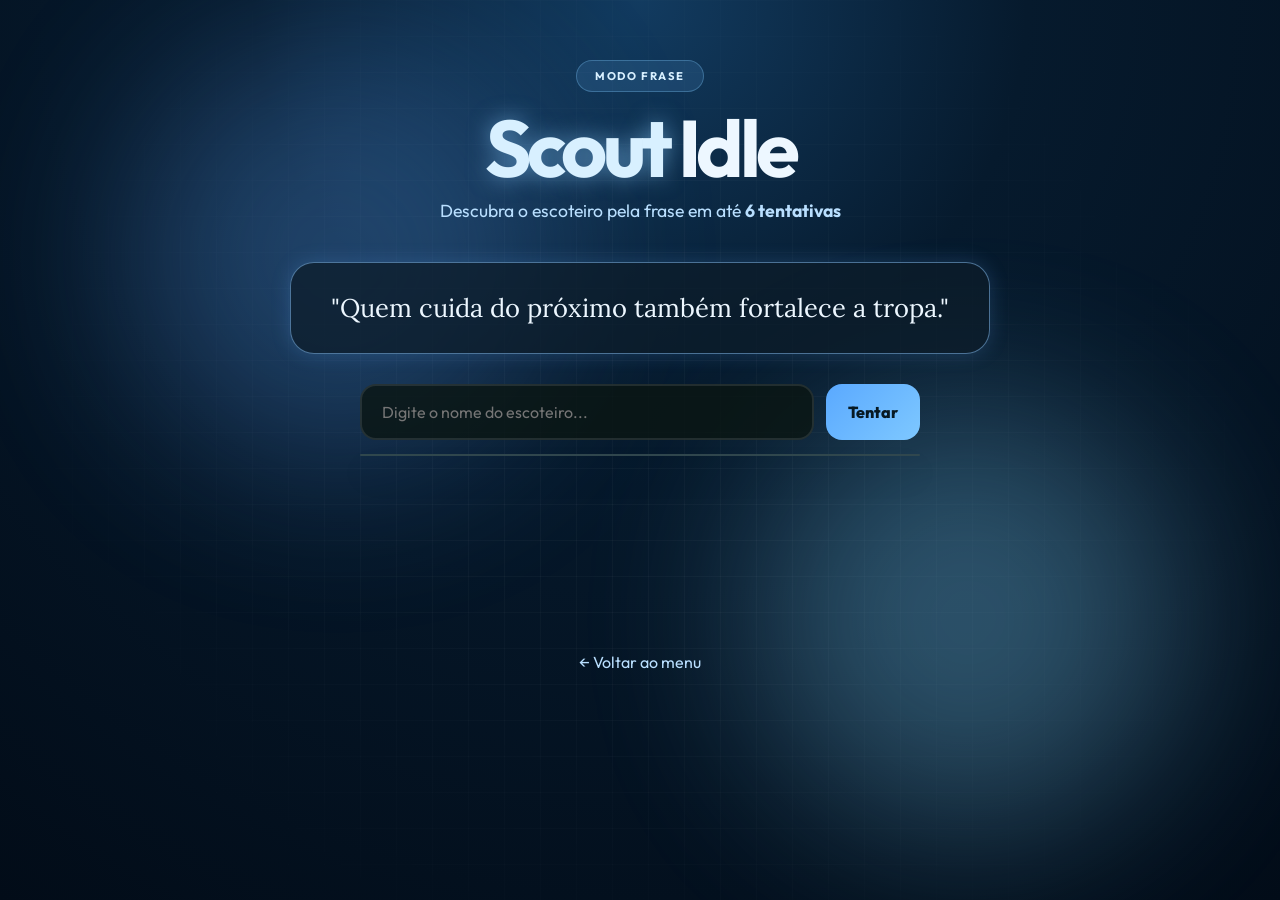
==== frase.html @ 9b836b63 "Versão 1.1" ====
<!DOCTYPE html>
<html lang="pt-BR">
<head>
  <meta charset="UTF-8" />
  <meta name="viewport" content="width=device-width, initial-scale=1.0" />
  <title>Modo Frase | Scouts Idle</title>
  <link rel="preconnect" href="https://fonts.googleapis.com" />
  <link rel="preconnect" href="https://fonts.gstatic.com" crossorigin />
  <link href="https://fonts.googleapis.com/css2?family=Outfit:wght@400;600;700;800&family=Lora:ital,wght@0,400;1,500&display=swap" rel="stylesheet" />
  <link rel="stylesheet" href="styles.css" />
</head>
<body data-mode="frase">
  <div class="background-wrapper">
    <div class="glow glow-one"></div>
    <div class="glow glow-two"></div>
  </div>

  <main class="screen active">
    <div class="container">
      <header>
        <div class="badge">Modo frase</div>
        <h1><span>Scout</span> Idle</h1>
        <p id="modeSubtitle" class="subtitle">Descubra o escoteiro em até <b>6 tentativas</b></p>
      </header>

      <div id="pixel-container" class="hidden"><img id="pixel-img" src="" alt="Escoteiro escondido" /></div>
      <div id="phrase-display"></div>
      <div class="inputArea">
        <input id="guessInput" type="text" placeholder="Digite o nome do escoteiro..." autocomplete="off" />
        <button id="guessButton">Tentar</button>
      </div>
      <div class="suggestions-container"><div id="suggestions" class="suggestions"></div></div>
      <div id="result" class="result"></div>
      <div id="attempts" class="attempts"></div>
      <div id="history" class="history"></div>
      <a href="index.html" class="back-link" id="backToMenu">&#8592; Voltar ao menu</a>
    </div>
  </main>

  <script src="script.js"></script>
</body>
</html>
---- styles.css ----
:root {
  --forest: #061a2d;
  --forest-2: #0d2f4d;
  --camp: #7ec8ff;
  --camp-soft: #d8f0ff;
  --leaf: #5aa9ff;
  --leaf-deep: #2a6ab2;
  --sand: #edf7ff;
  --night: #020c18;
  --panel: rgba(10, 25, 42, 0.82);
  --panel-border: rgba(161, 214, 255, 0.22);
  --text: #edf7ff;
  --muted: #b9dfff;
  --danger: #ff7a7a;
  --warning: #8ec7ff;
  --success: #63b7ff;
  --info: #b2dfff;
}

* {
  box-sizing: border-box;
}

body {
  margin: 0;
  min-height: 100vh;
  font-family: 'Outfit', sans-serif;
  background: radial-gradient(circle at top, #123b60 0%, var(--forest) 35%, var(--night) 100%);
  color: var(--text);
  overflow-x: hidden;
}

button,
input {
  font: inherit;
}

.background-wrapper {
  position: fixed;
  inset: 0;
  z-index: -1;
}

.background-wrapper::before {
  content: "";
  position: absolute;
  inset: 0;
  background-image:
    linear-gradient(rgba(255,255,255,0.05) 1px, transparent 1px),
    linear-gradient(90deg, rgba(255,255,255,0.05) 1px, transparent 1px);
  background-size: 36px 36px;
  mask-image: radial-gradient(circle at center, black 20%, transparent 82%);
  opacity: 0.6;
}

.glow {
  position: absolute;
  width: 420px;
  height: 420px;
  border-radius: 50%;
  filter: blur(90px);
  opacity: 0.4;
  animation: float 10s ease-in-out infinite alternate;
}

.glow-one {
  top: 5%;
  left: 10%;
  background: rgba(98, 169, 255, 0.72);
}

.glow-two {
  right: 8%;
  bottom: 8%;
  background: rgba(132, 216, 255, 0.8);
  animation-delay: -4s;
}

@keyframes float {
  from {
    transform: translate(-10%, -8%) scale(0.9);
  }
  to {
    transform: translate(12%, 10%) scale(1.08);
  }
}

.screen {
  display: none;
}

.screen.active {
  display: block;
  animation: fadeIn 0.35s ease-out;
}

@keyframes fadeIn {
  from {
    opacity: 0;
    transform: translateY(10px);
  }
  to {
    opacity: 1;
    transform: translateY(0);
  }
}

.container {
  max-width: 960px;
  margin: 0 auto;
  padding: 60px 20px 80px;
}

header {
  text-align: center;
  margin-bottom: 40px;
}

.badge {
  display: inline-block;
  padding: 8px 18px;
  border-radius: 999px;
  background: rgba(107, 180, 255, 0.14);
  border: 1px solid rgba(133, 205, 255, 0.3);
  color: var(--camp-soft);
  text-transform: uppercase;
  letter-spacing: 0.14em;
  font-size: 0.7rem;
  font-weight: 700;
  margin-bottom: 18px;
}

h1 {
  margin: 0;
  font-size: clamp(3rem, 7vw, 5rem);
  letter-spacing: -0.06em;
  line-height: 0.96;
}

h1 span {
  color: var(--camp-soft);
  text-shadow: 0 0 22px rgba(138, 204, 255, 0.55);
}

.subtitle {
  margin-top: 12px;
  color: var(--muted);
  font-size: 1.1rem;
}

.menu-options {
  display: flex;
  justify-content: center;
  flex-wrap: wrap;
  gap: 24px;
  margin-top: 40px;
}

.mode-btn {
  width: 220px;
  min-height: 200px;
  padding: 26px 18px;
  border: 1px solid var(--panel-border);
  border-radius: 26px;
  background: var(--panel);
  color: var(--text);
  cursor: pointer;
  text-align: center;
  transition: transform 0.25s ease, border-color 0.25s ease, box-shadow 0.25s ease;
  box-shadow: 0 14px 28px rgba(0,0,0,0.18);
  text-decoration: none;
}

.mode-btn:hover {
  transform: translateY(-4px);
  border-color: rgba(122, 205, 255, 0.7);
  box-shadow: 0 18px 35px rgba(9, 27, 45, 0.55);
}

.mode-icon {
  font-size: 2.5rem;
  margin-bottom: 12px;
}

.mode-btn h3 {
  margin: 8px 0;
  color: var(--camp-soft);
  font-size: 1.5rem;
}

.mode-btn p {
  margin: 0;
  color: var(--muted);
  line-height: 1.5;
  font-size: 0.9rem;
}

#pixel-container {
  margin: 18px auto 24px;
  text-align: center;
}

#pixel-img {
  display: block;
  width: min(270px, 60vw);
  aspect-ratio: 1;
  border-radius: 28px;
  object-fit: cover;
  border: 4px solid rgba(128, 204, 255, 0.7);
  box-shadow: 0 0 30px rgba(98, 169, 255, 0.25);
  margin: 0 auto;
  background: linear-gradient(135deg, rgba(98, 169, 255, 0.2), rgba(132, 216, 255, 0.18));
  transition: filter 0.35s ease;
}

#phrase-display {
  max-width: 700px;
  margin: 0 auto 30px;
  padding: 26px 24px;
  border-radius: 24px;
  border: 1px solid rgba(140, 199, 255, 0.5);
  background: rgba(13, 28, 42, 0.75);
  text-align: center;
  font-family: 'Lora', serif;
  font-size: clamp(1.2rem, 2vw, 2rem);
  line-height: 1.5;
  color: var(--sand);
  box-shadow: 0 0 20px rgba(98, 169, 255, 0.2);
}

.inputArea {
  max-width: 560px;
  margin: 0 auto 10px;
  display: flex;
  gap: 12px;
}

.inputArea input {
  flex: 1;
  min-width: 0;
  padding: 16px 20px;
  border-radius: 16px;
  background: rgba(11, 22, 18, 0.8);
  border: 2px solid rgba(255,255,255,0.1);
  color: var(--text);
  transition: border-color 0.2s ease, box-shadow 0.2s ease;
}

.inputArea input:focus {
  outline: none;
  border-color: rgba(122, 205, 255, 0.8);
  box-shadow: 0 0 18px rgba(122, 205, 255, 0.2);
}

.inputArea button {
  padding: 0 22px;
  border: none;
  border-radius: 16px;
  background: linear-gradient(135deg, var(--leaf) 0%, var(--camp) 100%);
  color: #071923;
  font-weight: 800;
  cursor: pointer;
  transition: transform 0.2s ease, filter 0.2s ease;
}

.inputArea button:hover {
  transform: translateY(-1px);
  filter: brightness(1.08);
}

.suggestions-container {
  position: relative;
  max-width: 560px;
  margin: 0 auto;
}

.suggestions {
  position: absolute;
  inset: 4px 0 auto 0;
  z-index: 10;
  background: rgba(18, 30, 26, 0.97);
  border: 1px solid var(--panel-border);
  border-radius: 16px;
  overflow: hidden;
  box-shadow: 0 18px 28px rgba(0,0,0,0.25);
}

.suggestion {
  display: flex;
  align-items: center;
  gap: 12px;
  padding: 12px 14px;
  cursor: pointer;
  border-bottom: 1px solid rgba(255,255,255,0.06);
  transition: background 0.2s ease;
}

.suggestion:last-child {
  border-bottom: none;
}

.suggestion:hover {
  background: rgba(98, 169, 255, 0.12);
}

.suggestion img {
  width: 34px;
  height: 34px;
  border-radius: 50%;
  object-fit: cover;
  border: 2px solid rgba(133, 205, 255, 0.5);
}

.history {
  width: 100%;
  margin-top: 90px;
  display: flex;
  flex-direction: column;
  gap: 22px;
}

.card {
  display: flex;
  gap: 24px;
  padding: 24px 22px;
  background: rgba(17, 34, 29, 0.82);
  border: 1px solid var(--panel-border);
  border-radius: 24px;
  box-shadow: 0 12px 22px rgba(0,0,0,0.18);
  animation: slideIn 0.4s ease-out;
}

@keyframes slideIn {
  from {
    opacity: 0;
    transform: translateY(18px);
  }
  to {
    opacity: 1;
    transform: translateY(0);
  }
}

.card img {
  width: 110px;
  height: 110px;
  border-radius: 22px;
  object-fit: cover;
  border: 3px solid rgba(128, 204, 255, 0.75);
  background: rgba(98, 169, 255, 0.1);
}

.info-side {
  flex: 1;
}

.name {
  font-size: clamp(1.6rem, 2vw, 2.2rem);
  font-weight: 800;
  margin-bottom: 8px;
}

.quote {
  font-family: 'Lora', serif;
  font-style: italic;
  color: var(--sand);
  border-left: 3px solid rgba(98, 169, 255, 0.9);
  padding-left: 14px;
  margin: 12px 0 18px;
  line-height: 1.5;
}

.tags {
  display: grid;
  grid-template-columns: repeat(auto-fill, minmax(140px, 1fr));
  gap: 12px;
}

.tag {
  background: rgba(255,255,255,0.03);
  border: 1px solid rgba(255,255,255,0.07);
  border-radius: 14px;
  padding: 12px 10px;
  text-align: center;
}

.label {
  color: var(--muted);
  text-transform: uppercase;
  letter-spacing: 0.08em;
  font-size: 0.68rem;
  margin-bottom: 8px;
}

.value {
  display: inline-flex;
  align-items: center;
  justify-content: center;
  width: 100%;
  min-height: 36px;
  border-radius: 10px;
  font-size: 0.76rem;
  font-weight: 700;
  line-height: 1.3;
  padding: 6px 8px;
}

.correct {
  background: rgba(79, 194, 106, 0.9);
  color: #092912;
}

.wrong {
  background: rgba(214, 87, 87, 0.9);
  color: #fff;
}

.partial {
  background: rgba(240, 182, 75, 0.9);
  color: #33240a;
}

.unknown {
  background: rgba(126, 163, 255, 0.9);
  color: #fff;
}

.result {
  margin-top: 28px;
  text-align: center;
  font-size: clamp(2rem, 4vw, 3rem);
  font-weight: 800;
  min-height: 72px;
}

.attempts {
  text-align: center;
  color: var(--muted);
  margin-top: 8px;
  font-size: 1rem;
}

.back-link {
  display: block;
  text-align: center;
  margin-top: 22px;
  color: var(--muted);
  text-decoration: none;
}

.back-link:hover {
  color: var(--sand);
}

.hidden {
  display: none;
}

@media (max-width: 640px) {
  .container {
    padding-top: 40px;
  }

  .inputArea {
    flex-direction: column;
  }

  .inputArea button {
    min-height: 52px;
  }

  .card {
    flex-direction: column;
    align-items: center;
    text-align: center;
  }

  .quote {
    text-align: left;
  }
}
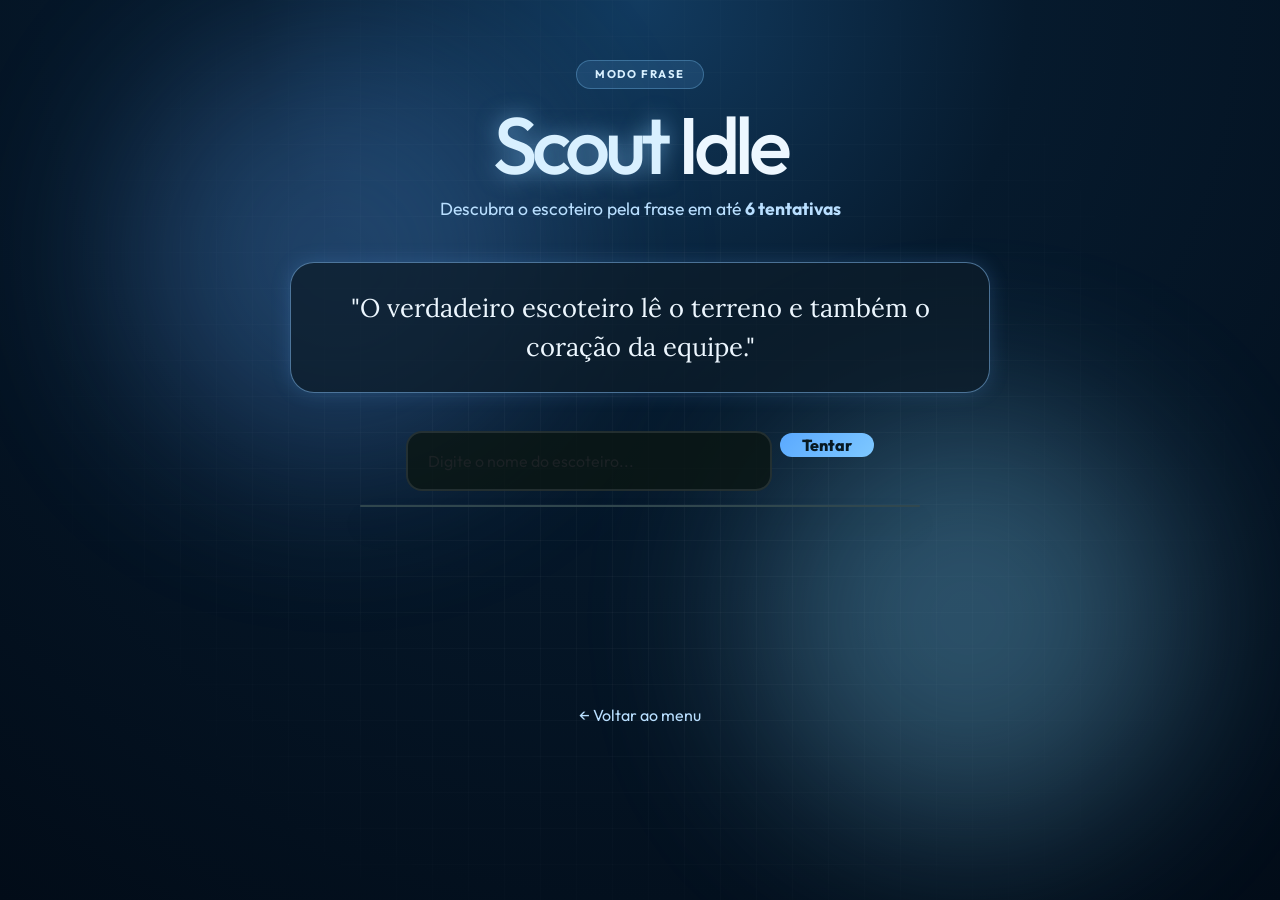
==== commit a03a791a: "Versão 2.0" ====
--- a/frase.html
+++ b/frase.html
@@ -7,6 +7,7 @@
   <link rel="preconnect" href="https://fonts.googleapis.com" />
   <link rel="preconnect" href="https://fonts.gstatic.com" crossorigin />
   <link href="https://fonts.googleapis.com/css2?family=Outfit:wght@400;600;700;800&family=Lora:ital,wght@0,400;1,500&display=swap" rel="stylesheet" />
+  <link href="https://cdn.jsdelivr.net/npm/bootstrap@5.3.3/dist/css/bootstrap.min.css" rel="stylesheet" />
   <link rel="stylesheet" href="styles.css" />
 </head>
 <body data-mode="frase">
@@ -25,9 +26,13 @@
 
       <div id="pixel-container" class="hidden"><img id="pixel-img" src="" alt="Escoteiro escondido" /></div>
       <div id="phrase-display"></div>
-      <div class="inputArea">
-        <input id="guessInput" type="text" placeholder="Digite o nome do escoteiro..." autocomplete="off" />
-        <button id="guessButton">Tentar</button>
+      <div class="inputArea row g-2 justify-content-center">
+        <div class="col-12 col-sm-8">
+          <input id="guessInput" class="form-control" type="text" placeholder="Digite o nome do escoteiro..." autocomplete="off" />
+        </div>
+        <div class="col-12 col-sm-auto">
+          <button id="guessButton" class="btn w-100">Tentar</button>
+        </div>
       </div>
       <div class="suggestions-container"><div id="suggestions" class="suggestions"></div></div>
       <div id="result" class="result"></div>
@@ -37,6 +42,7 @@
     </div>
   </main>
 
+  <script src="https://cdn.jsdelivr.net/npm/bootstrap@5.3.3/dist/js/bootstrap.bundle.min.js"></script>
   <script src="script.js"></script>
 </body>
 </html>
--- a/styles.css
+++ b/styles.css
@@ -106,9 +106,10 @@
 }
 
 .container {
-  max-width: 960px;
+  width: 100%;
+  max-width: 1140px;
   margin: 0 auto;
-  padding: 60px 20px 80px;
+  padding: 60px 1rem 80px;
 }
 
 header {
@@ -149,15 +150,12 @@
 }
 
 .menu-options {
-  display: flex;
-  justify-content: center;
-  flex-wrap: wrap;
-  gap: 24px;
   margin-top: 40px;
 }
 
 .mode-btn {
-  width: 220px;
+  width: 100%;
+  display: block;
   min-height: 200px;
   padding: 26px 18px;
   border: 1px solid var(--panel-border);
@@ -231,8 +229,6 @@
 .inputArea {
   max-width: 560px;
   margin: 0 auto 10px;
-  display: flex;
-  gap: 12px;
 }
 
 .inputArea input {
@@ -270,6 +266,7 @@
 
 .suggestions-container {
   position: relative;
+  width: 100%;
   max-width: 560px;
   margin: 0 auto;
 }
@@ -342,6 +339,7 @@
 }
 
 .card img {
+  flex: 0 0 auto;
   width: 110px;
   height: 110px;
   border-radius: 22px;
@@ -458,18 +456,20 @@
 
 @media (max-width: 640px) {
   .container {
-    padding-top: 40px;
-  }
-
-  .inputArea {
-    flex-direction: column;
-  }
-
-  .inputArea button {
-    min-height: 52px;
+    padding-top: 36px;
+    padding-bottom: 48px;
+  }
+
+  header {
+    margin-bottom: 28px;
+  }
+
+  h1 {
+    font-size: clamp(2.6rem, 15vw, 4rem);
   }
 
   .card {
+    padding: 18px 16px;
     flex-direction: column;
     align-items: center;
     text-align: center;
@@ -478,4 +478,23 @@
   .quote {
     text-align: left;
   }
-}
+
+  .tags {
+    grid-template-columns: repeat(2, minmax(0, 1fr));
+    gap: 8px;
+  }
+
+  .tag {
+    padding: 10px 7px;
+  }
+
+  .label {
+    letter-spacing: 0.04em;
+    font-size: 0.6rem;
+  }
+
+  .value {
+    font-size: 0.7rem;
+    overflow-wrap: anywhere;
+  }
+}
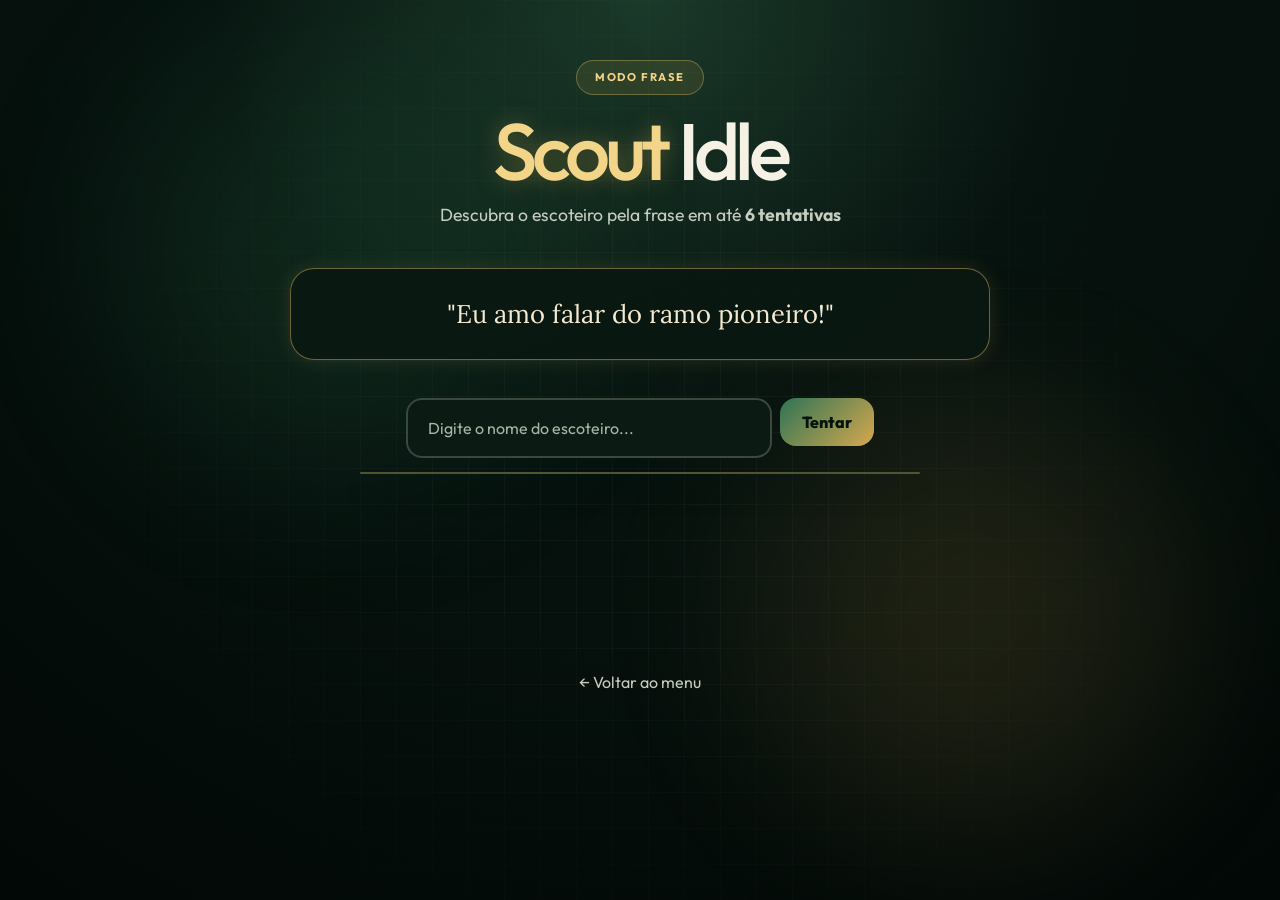
==== commit 9e65c2c8: "Versão 3.1" ====
--- a/frase.html
+++ b/frase.html
@@ -17,9 +17,9 @@
   </div>
 
   <main class="screen active">
-    <div class="container">
+    <div class="container screen-container">
       <header>
-        <div class="badge">Modo frase</div>
+        <div class="scout-badge">Modo frase</div>
         <h1><span>Scout</span> Idle</h1>
         <p id="modeSubtitle" class="subtitle">Descubra o escoteiro em até <b>6 tentativas</b></p>
       </header>
@@ -35,7 +35,7 @@
         </div>
       </div>
       <div class="suggestions-container"><div id="suggestions" class="suggestions"></div></div>
-      <div id="result" class="result"></div>
+      <div id="result" class="game-result"></div>
       <div id="attempts" class="attempts"></div>
       <div id="history" class="history"></div>
       <a href="index.html" class="back-link" id="backToMenu">&#8592; Voltar ao menu</a>
--- a/styles.css
+++ b/styles.css
@@ -1,20 +1,21 @@
 :root {
-  --forest: #061a2d;
-  --forest-2: #0d2f4d;
-  --camp: #7ec8ff;
-  --camp-soft: #d8f0ff;
-  --leaf: #5aa9ff;
-  --leaf-deep: #2a6ab2;
-  --sand: #edf7ff;
-  --night: #020c18;
-  --panel: rgba(10, 25, 42, 0.82);
-  --panel-border: rgba(161, 214, 255, 0.22);
-  --text: #edf7ff;
-  --muted: #b9dfff;
-  --danger: #ff7a7a;
-  --warning: #8ec7ff;
-  --success: #63b7ff;
-  --info: #b2dfff;
+  --forest: #07130f;
+  --forest-2: #10261c;
+  --camp: #d6a84f;
+  --camp-soft: #f3d58a;
+  --leaf: #4fa477;
+  --leaf-deep: #2d7455;
+  --sand: #f4ead2;
+  --night: #020806;
+  --panel: rgba(7, 20, 15, 0.94);
+  --panel-border: rgba(226, 190, 103, 0.3);
+  --text: #f6f1e5;
+  --muted: #c5cdbf;
+  --danger: #ff8b7b;
+  --warning: #f0bf5b;
+  --success: #68cf91;
+  --info: #8dc8ef;
+  --name-blue: #78a9d8;
 }
 
 * {
@@ -25,7 +26,7 @@
   margin: 0;
   min-height: 100vh;
   font-family: 'Outfit', sans-serif;
-  background: radial-gradient(circle at top, #123b60 0%, var(--forest) 35%, var(--night) 100%);
+  background: radial-gradient(circle at top, #1b3a2a 0%, var(--forest) 38%, var(--night) 100%);
   color: var(--text);
   overflow-x: hidden;
 }
@@ -66,13 +67,13 @@
 .glow-one {
   top: 5%;
   left: 10%;
-  background: rgba(98, 169, 255, 0.72);
+  background: rgba(53, 137, 91, 0.42);
 }
 
 .glow-two {
   right: 8%;
   bottom: 8%;
-  background: rgba(132, 216, 255, 0.8);
+  background: rgba(214, 168, 79, 0.3);
   animation-delay: -4s;
 }
 
@@ -105,9 +106,7 @@
   }
 }
 
-.container {
-  width: 100%;
-  max-width: 1140px;
+.screen-container {
   margin: 0 auto;
   padding: 60px 1rem 80px;
 }
@@ -117,12 +116,12 @@
   margin-bottom: 40px;
 }
 
-.badge {
+.scout-badge {
   display: inline-block;
   padding: 8px 18px;
   border-radius: 999px;
-  background: rgba(107, 180, 255, 0.14);
-  border: 1px solid rgba(133, 205, 255, 0.3);
+  background: rgba(214, 168, 79, 0.12);
+  border: 1px solid rgba(226, 190, 103, 0.36);
   color: var(--camp-soft);
   text-transform: uppercase;
   letter-spacing: 0.14em;
@@ -140,7 +139,7 @@
 
 h1 span {
   color: var(--camp-soft);
-  text-shadow: 0 0 22px rgba(138, 204, 255, 0.55);
+  text-shadow: 0 0 22px rgba(214, 168, 79, 0.35);
 }
 
 .subtitle {
@@ -151,6 +150,9 @@
 
 .menu-options {
   margin-top: 40px;
+  display: grid;
+  grid-template-columns: 1fr;
+  gap: 1.5rem;
 }
 
 .mode-btn {
@@ -171,8 +173,8 @@
 
 .mode-btn:hover {
   transform: translateY(-4px);
-  border-color: rgba(122, 205, 255, 0.7);
-  box-shadow: 0 18px 35px rgba(9, 27, 45, 0.55);
+  border-color: rgba(243, 213, 138, 0.78);
+  box-shadow: 0 18px 35px rgba(0, 0, 0, 0.55);
 }
 
 .mode-icon {
@@ -200,14 +202,14 @@
 
 #pixel-img {
   display: block;
-  width: min(270px, 60vw);
+  width: min(340px, 76vw);
   aspect-ratio: 1;
   border-radius: 28px;
   object-fit: cover;
-  border: 4px solid rgba(128, 204, 255, 0.7);
-  box-shadow: 0 0 30px rgba(98, 169, 255, 0.25);
+  border: 4px solid rgba(214, 168, 79, 0.78);
+  box-shadow: 0 0 30px rgba(214, 168, 79, 0.2);
   margin: 0 auto;
-  background: linear-gradient(135deg, rgba(98, 169, 255, 0.2), rgba(132, 216, 255, 0.18));
+  background: linear-gradient(135deg, rgba(79, 164, 119, 0.2), rgba(214, 168, 79, 0.14));
   transition: filter 0.35s ease;
 }
 
@@ -216,14 +218,14 @@
   margin: 0 auto 30px;
   padding: 26px 24px;
   border-radius: 24px;
-  border: 1px solid rgba(140, 199, 255, 0.5);
-  background: rgba(13, 28, 42, 0.75);
+  border: 1px solid rgba(226, 190, 103, 0.46);
+  background: rgba(10, 24, 17, 0.94);
   text-align: center;
   font-family: 'Lora', serif;
   font-size: clamp(1.2rem, 2vw, 2rem);
   line-height: 1.5;
   color: var(--sand);
-  box-shadow: 0 0 20px rgba(98, 169, 255, 0.2);
+  box-shadow: 0 0 20px rgba(214, 168, 79, 0.14);
 }
 
 .inputArea {
@@ -236,24 +238,37 @@
   min-width: 0;
   padding: 16px 20px;
   border-radius: 16px;
-  background: rgba(11, 22, 18, 0.8);
-  border: 2px solid rgba(255,255,255,0.1);
+  background: #0b1b13;
+  border: 2px solid rgba(197, 205, 191, 0.25);
   color: var(--text);
   transition: border-color 0.2s ease, box-shadow 0.2s ease;
 }
 
 .inputArea input:focus {
   outline: none;
-  border-color: rgba(122, 205, 255, 0.8);
-  box-shadow: 0 0 18px rgba(122, 205, 255, 0.2);
+  border-color: var(--camp);
+  box-shadow: 0 0 18px rgba(214, 168, 79, 0.2);
+}
+
+.inputArea input::placeholder {
+  color: #aab5a7;
+  opacity: 1;
+}
+
+.mode-btn:focus-visible,
+.inputArea button:focus-visible,
+.back-link:focus-visible {
+  outline: 3px solid var(--camp-soft);
+  outline-offset: 4px;
 }
 
 .inputArea button {
   padding: 0 22px;
+  min-height: 48px;
   border: none;
   border-radius: 16px;
-  background: linear-gradient(135deg, var(--leaf) 0%, var(--camp) 100%);
-  color: #071923;
+  background: linear-gradient(135deg, var(--leaf-deep) 0%, var(--camp) 100%);
+  color: #07130f;
   font-weight: 800;
   cursor: pointer;
   transition: transform 0.2s ease, filter 0.2s ease;
@@ -275,7 +290,7 @@
   position: absolute;
   inset: 4px 0 auto 0;
   z-index: 10;
-  background: rgba(18, 30, 26, 0.97);
+  background: #10261c;
   border: 1px solid var(--panel-border);
   border-radius: 16px;
   overflow: hidden;
@@ -297,7 +312,7 @@
 }
 
 .suggestion:hover {
-  background: rgba(98, 169, 255, 0.12);
+  background: rgba(214, 168, 79, 0.14);
 }
 
 .suggestion img {
@@ -305,7 +320,7 @@
   height: 34px;
   border-radius: 50%;
   object-fit: cover;
-  border: 2px solid rgba(133, 205, 255, 0.5);
+  border: 2px solid rgba(226, 190, 103, 0.56);
 }
 
 .history {
@@ -316,11 +331,12 @@
   gap: 22px;
 }
 
-.card {
+.history-card {
   display: flex;
+  align-items: flex-start;
   gap: 24px;
   padding: 24px 22px;
-  background: rgba(17, 34, 29, 0.82);
+  background: rgba(11, 28, 19, 0.94);
   border: 1px solid var(--panel-border);
   border-radius: 24px;
   box-shadow: 0 12px 22px rgba(0,0,0,0.18);
@@ -338,23 +354,62 @@
   }
 }
 
-.card img {
+.history-card img {
   flex: 0 0 auto;
-  width: 110px;
-  height: 110px;
+  width: 140px;
+  height: 140px;
   border-radius: 22px;
   object-fit: cover;
-  border: 3px solid rgba(128, 204, 255, 0.75);
-  background: rgba(98, 169, 255, 0.1);
+  border: 3px solid rgba(214, 168, 79, 0.75);
+  background: rgba(79, 164, 119, 0.12);
+}
+
+.person-visual {
+  flex: 0 0 320px;
+  display: grid;
+  grid-template-columns: 140px minmax(140px, 1fr);
+  gap: 14px;
+  align-items: stretch;
+}
+
+.association-tag {
+  min-width: 0;
+  text-align: left;
+}
+
+.association-tag .tag-label {
+  text-align: center;
+}
+
+.association-list {
+  margin: 0;
+  padding-left: 18px;
+  color: #fff;
+  font-size: 0.82rem;
+  overflow-wrap: anywhere;
+}
+
+.association-list li + li {
+  margin-top: 6px;
+}
+
+.association-empty {
+  margin: 0;
+  color: var(--muted);
+  font-size: 0.78rem;
+  line-height: 1.4;
 }
 
 .info-side {
   flex: 1;
+  min-width: 0;
 }
 
 .name {
   font-size: clamp(1.6rem, 2vw, 2.2rem);
   font-weight: 800;
+  color: var(--name-blue);
+  text-shadow: 0 0 14px rgba(120, 169, 216, 0.18);
   margin-bottom: 8px;
 }
 
@@ -362,7 +417,7 @@
   font-family: 'Lora', serif;
   font-style: italic;
   color: var(--sand);
-  border-left: 3px solid rgba(98, 169, 255, 0.9);
+  border-left: 3px solid rgba(214, 168, 79, 0.9);
   padding-left: 14px;
   margin: 12px 0 18px;
   line-height: 1.5;
@@ -382,7 +437,7 @@
   text-align: center;
 }
 
-.label {
+.tag-label {
   color: var(--muted);
   text-transform: uppercase;
   letter-spacing: 0.08em;
@@ -390,7 +445,7 @@
   margin-bottom: 8px;
 }
 
-.value {
+.tag-value {
   display: inline-flex;
   align-items: center;
   justify-content: center;
@@ -423,7 +478,7 @@
   color: #fff;
 }
 
-.result {
+.game-result {
   margin-top: 28px;
   text-align: center;
   font-size: clamp(2rem, 4vw, 3rem);
@@ -455,7 +510,7 @@
 }
 
 @media (max-width: 640px) {
-  .container {
+  .screen-container {
     padding-top: 36px;
     padding-bottom: 48px;
   }
@@ -468,11 +523,29 @@
     font-size: clamp(2.6rem, 15vw, 4rem);
   }
 
-  .card {
+  .history-card {
     padding: 18px 16px;
     flex-direction: column;
-    align-items: center;
+    align-items: stretch;
     text-align: center;
+  }
+
+  .person-visual {
+    flex: auto;
+    width: 100%;
+    grid-template-columns: minmax(100px, 140px) minmax(0, 1fr);
+    gap: 12px;
+    text-align: left;
+  }
+
+  .person-visual img {
+    width: 100%;
+    height: auto;
+    aspect-ratio: 1;
+  }
+
+  .info-side {
+    width: 100%;
   }
 
   .quote {
@@ -488,13 +561,19 @@
     padding: 10px 7px;
   }
 
-  .label {
+  .tag-label {
     letter-spacing: 0.04em;
     font-size: 0.6rem;
   }
 
-  .value {
+  .tag-value {
     font-size: 0.7rem;
     overflow-wrap: anywhere;
   }
 }
+
+@media (min-width: 768px) {
+  .menu-options {
+    grid-template-columns: repeat(3, minmax(0, 1fr));
+  }
+}
